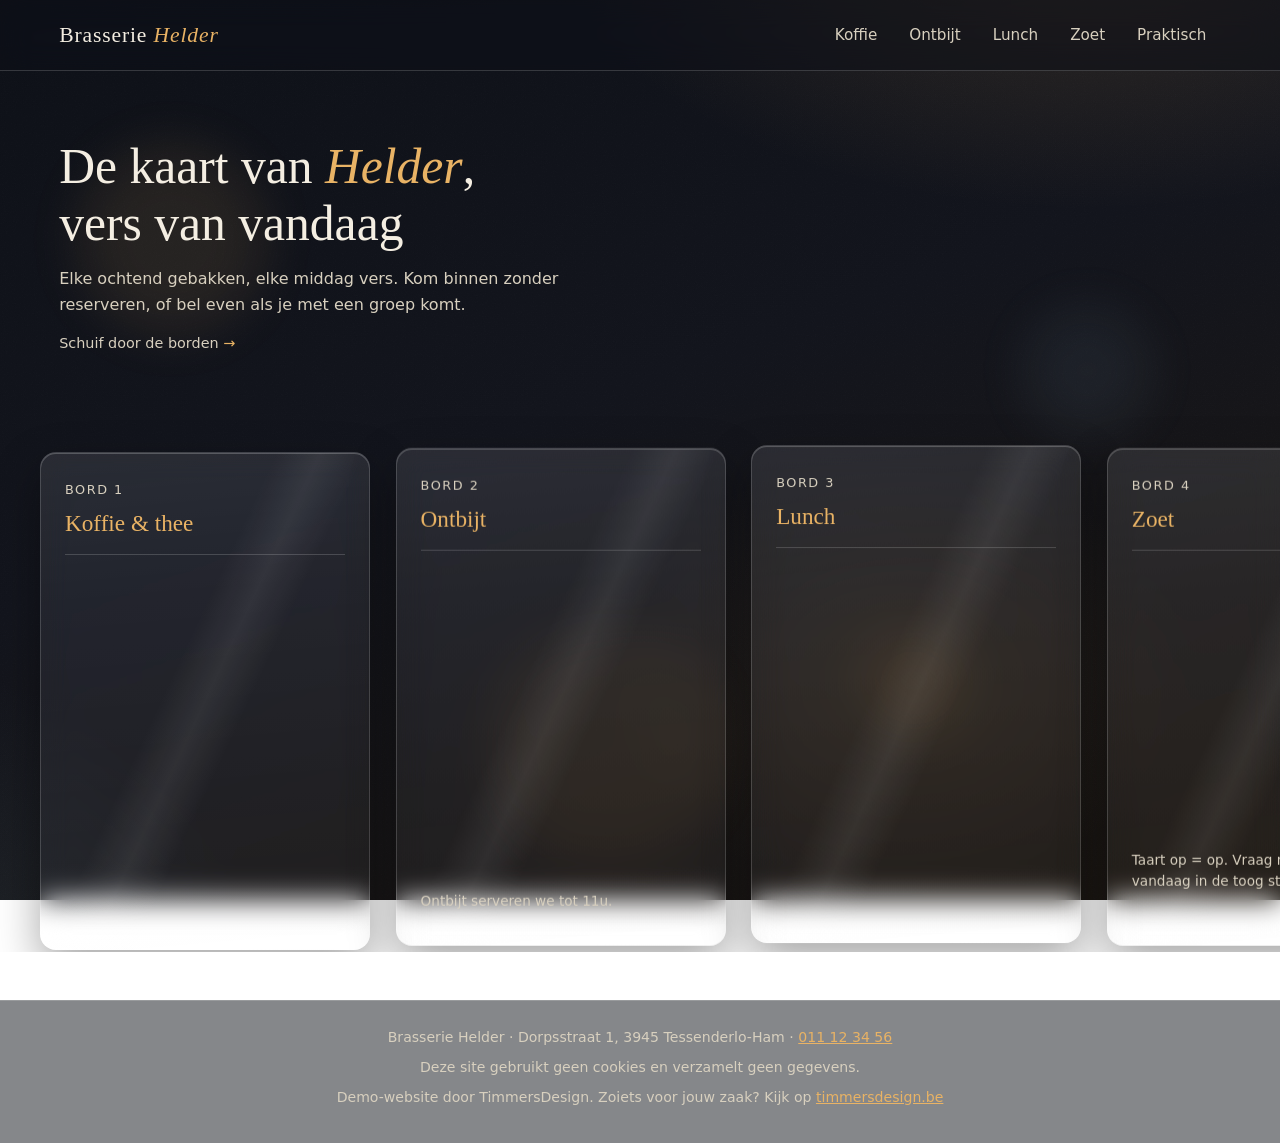
==== index.html @ a2bd35fb "Add files via upload" ====
<!DOCTYPE html>
<html lang="nl">
<head>
<meta charset="utf-8">
<meta name="viewport" content="width=device-width, initial-scale=1">
<meta name="robots" content="noindex,nofollow">
<meta http-equiv="Content-Security-Policy" content="default-src 'self'; img-src 'self' data:; style-src 'self'; script-src 'self'; font-src 'self'; object-src 'none'; base-uri 'self'; form-action 'none'">
<meta name="referrer" content="strict-origin-when-cross-origin">
<title>Brasserie Helder | Menu</title>
<meta name="description" content="De kaart van Brasserie Helder: koffie, ontbijt, lunch en zoet. Elke dag vers, in het hart van Tessenderlo-Ham.">
<link rel="canonical" href="https://timmersdesign.be/demo-glasmenu/">
<link rel="icon" href="favicon.svg" type="image/svg+xml">
<meta property="og:title" content="Brasserie Helder | Menu">
<meta property="og:description" content="De kaart van Brasserie Helder: koffie, ontbijt, lunch en zoet.">
<meta property="og:type" content="website">
<meta property="og:url" content="https://timmersdesign.be/demo-glasmenu/">
<meta property="og:image" content="https://timmersdesign.be/demo-glasmenu/assets/og.png">
<meta property="og:image:width" content="1200">
<meta property="og:image:height" content="630">
<meta property="og:image:alt" content="Doorschijnende menuborden van Brasserie Helder">
<meta name="twitter:card" content="summary_large_image">
<script type="application/ld+json">
{
  "@context": "https://schema.org",
  "@type": "Restaurant",
  "name": "Brasserie Helder",
  "servesCuisine": "Belgisch",
  "address": {
    "@type": "PostalAddress",
    "streetAddress": "Dorpsstraat 1",
    "postalCode": "3945",
    "addressLocality": "Tessenderlo-Ham",
    "addressCountry": "BE"
  },
  "telephone": "+32 11 12 34 56"
}
</script>
<link rel="stylesheet" href="assets/stijl.css">
</head>
<body>
<a class="skip" href="#menu">Meteen naar het menu</a>
<div class="bokeh" aria-hidden="true"><i></i><i></i><i></i><i></i></div>

<header>
  <div class="kop">
    <a class="logo" href="#top">Brasserie <b>Helder</b></a>
    <nav aria-label="Menu van de pagina">
      <ul>
        <li><a href="#koffie">Koffie</a></li>
        <li><a href="#ontbijt">Ontbijt</a></li>
        <li><a href="#lunch">Lunch</a></li>
        <li><a href="#zoet">Zoet</a></li>
        <li><a href="#praktisch">Praktisch</a></li>
      </ul>
    </nav>
  </div>
</header>

<main id="top">
  <section class="intro">
    <!-- PAS AAN: naam en intro van de zaak -->
    <h1>De kaart van <em>Helder</em>, vers van vandaag</h1>
    <p>Elke ochtend gebakken, elke middag vers. Kom binnen zonder reserveren, of bel even als je met een groep komt.</p>
    <p class="hint" aria-hidden="true">Schuif door de borden</p>
  </section>

  <section class="wand" id="menu" aria-label="Menukaart">
    <div class="rail">

      <article class="paneel" id="koffie">
        <h2><small>Bord 1</small>Koffie &amp; thee</h2>
        <!-- PAS AAN: items en prijzen -->
        <div class="item"><p class="n">Espresso</p><p class="p">€ 2,60</p></div>
        <div class="item"><p class="n">Koffie <span>met een koekje van het huis</span></p><p class="p">€ 3,00</p></div>
        <div class="item"><p class="n">Cappuccino</p><p class="p">€ 3,60</p></div>
        <div class="item"><p class="n">Latte macchiato</p><p class="p">€ 3,90</p></div>
        <div class="item"><p class="n">Verse muntthee <span>met honing</span></p><p class="p">€ 3,80</p></div>
        <div class="item"><p class="n">Warme chocomelk <span>met slagroom +€ 0,50</span></p><p class="p">€ 3,70</p></div>
      </article>

      <article class="paneel" id="ontbijt">
        <h2><small>Bord 2</small>Ontbijt</h2>
        <div class="item"><p class="n">Croissant <span>met boter en confituur</span></p><p class="p">€ 3,20</p></div>
        <div class="item"><p class="n">Boterkoek</p><p class="p">€ 2,90</p></div>
        <div class="item"><p class="n">Yoghurt met granola <span>en fruit van de week</span></p><p class="p">€ 6,50</p></div>
        <div class="item"><p class="n">Spiegeleieren met spek <span>met boerenbrood</span></p><p class="p">€ 9,80</p></div>
        <div class="item"><p class="n">Ontbijt Helder <span>koffie, pistolets, ei, zoet en hartig</span></p><p class="p">€ 14,50</p></div>
        <p class="voetje">Ontbijt serveren we tot 11u.</p>
      </article>

      <article class="paneel" id="lunch">
        <h2><small>Bord 3</small>Lunch</h2>
        <div class="item"><p class="n">Soep van de dag <span>met brood</span></p><p class="p">€ 5,50</p></div>
        <div class="item"><p class="n">Croque monsieur</p><p class="p">€ 9,00</p></div>
        <div class="item"><p class="n">Croque uit het vuistje <span>met slaatje</span></p><p class="p">€ 11,50</p></div>
        <div class="item"><p class="n">Quiche van de week <span>met slaatje</span></p><p class="p">€ 12,80</p></div>
        <div class="item"><p class="n">Slaatje geitenkaas <span>met honing en noten</span></p><p class="p">€ 15,50</p></div>
        <div class="item"><p class="n">Vol-au-vent <span>met frietjes</span></p><p class="p">€ 17,90</p></div>
      </article>

      <article class="paneel" id="zoet">
        <h2><small>Bord 4</small>Zoet</h2>
        <div class="item"><p class="n">Appeltaart <span>van eigen bodem</span></p><p class="p">€ 4,80</p></div>
        <div class="item"><p class="n">Chocoladetaart</p><p class="p">€ 5,20</p></div>
        <div class="item"><p class="n">Cheesecake <span>met rood fruit</span></p><p class="p">€ 5,50</p></div>
        <div class="item"><p class="n">Pannenkoek <span>suiker of siroop</span></p><p class="p">€ 4,50</p></div>
        <div class="item"><p class="n">Dame blanche</p><p class="p">€ 7,50</p></div>
        <p class="voetje">Taart op = op. Vraag naar wat er vandaag in de toog staat.</p>
      </article>

      <article class="paneel" id="praktisch">
        <h2><small>Bord 5</small>Praktisch</h2>
        <!-- PAS AAN: adres, uren, telefoon -->
        <address>Dorpsstraat 1, 3945 Tessenderlo-Ham</address>
        <table class="uren">
          <tr><td>Ma</td><td>gesloten</td></tr>
          <tr><td>Di–Vr</td><td>8u30 – 17u</td></tr>
          <tr><td>Za</td><td>9u – 17u</td></tr>
          <tr><td>Zo</td><td>9u – 13u</td></tr>
        </table>
        <p>De zaak is vlot toegankelijk met rolstoel en kinderwagen.</p>
        <a class="knop" href="tel:+3211123456">Bel 011 12 34 56</a>
      </article>

    </div>
  </section>
</main>

<footer>
  <p>Brasserie Helder · Dorpsstraat 1, 3945 Tessenderlo-Ham · <a href="tel:+3211123456">011 12 34 56</a></p>
  <p>Deze site gebruikt geen cookies en verzamelt geen gegevens.</p>
  <p>Demo-website door TimmersDesign. Zoiets voor jouw zaak? Kijk op <a href="https://timmersdesign.be" rel="noopener noreferrer">timmersdesign.be</a></p>
</footer>

<script src="assets/menu.js" defer></script>
</body>
</html>
---- assets/stijl.css ----
/* ===== PAS AAN: kleuren en letters ===== */
:root{
  --inkt:#f4eee2;          /* roomwitte tekst */
  --inkt-zacht:#d8d0bf;    /* secundaire tekst */
  --accent:#e9b365;        /* koper/amber */
  --glas:rgba(255,255,255,.065);
  --glas-rand:rgba(255,255,255,.17);
  --nacht-1:#0d1017;
  --nacht-2:#1b1611;
  --titel:Georgia,'Times New Roman',serif;
  --tekst:system-ui,-apple-system,'Segoe UI',Roboto,sans-serif;
}
*{box-sizing:border-box;margin:0;padding:0}
html{scroll-behavior:smooth}
@media (prefers-reduced-motion:reduce){html{scroll-behavior:auto}}
body{
  font-family:var(--tekst);
  color:var(--inkt);
  background:
    radial-gradient(900px 500px at 85% -10%, rgba(233,179,101,.16), transparent 60%),
    radial-gradient(700px 600px at -10% 110%, rgba(84,120,140,.18), transparent 55%),
    radial-gradient(420px 320px at 70% 75%, rgba(233,179,101,.07), transparent 70%),
    linear-gradient(160deg, var(--nacht-1) 0%, #12141c 45%, var(--nacht-2) 100%);
  background-attachment:fixed;
  min-height:100vh;
  line-height:1.6;
  overflow-x:clip;
}
/* zachte korrel over de achtergrond, puur decoratief */
body::before{
  content:"";position:fixed;inset:0;pointer-events:none;opacity:.5;z-index:0;
  background-image:url("data:image/svg+xml,%3Csvg xmlns='http://www.w3.org/2000/svg' width='120' height='120'%3E%3Cfilter id='n'%3E%3CfeTurbulence type='fractalNoise' baseFrequency='0.9' numOctaves='2'/%3E%3CfeColorMatrix values='0 0 0 0 1 0 0 0 0 1 0 0 0 0 1 0 0 0 0.035 0'/%3E%3C/filter%3E%3Crect width='120' height='120' filter='url(%23n)'/%3E%3C/svg%3E");
}
/* bokeh-lichtjes */
.bokeh{position:fixed;inset:0;pointer-events:none;z-index:0;overflow:hidden}
.bokeh i{position:absolute;border-radius:50%;filter:blur(26px);opacity:.5}
.bokeh i:nth-child(1){width:190px;height:190px;left:6%;top:16%;background:rgba(233,179,101,.20)}
.bokeh i:nth-child(2){width:130px;height:130px;right:10%;top:34%;background:rgba(150,190,215,.15)}
.bokeh i:nth-child(3){width:240px;height:240px;left:38%;bottom:4%;background:rgba(233,179,101,.11)}
.bokeh i:nth-child(4){width:110px;height:110px;right:24%;bottom:18%;background:rgba(220,160,90,.14)}

.skip{position:absolute;left:-999px;top:0;background:var(--accent);color:#19130a;padding:.7rem 1.1rem;border-radius:0 0 .6rem 0;z-index:50;font-weight:600}
.skip:focus{left:0}

a{color:var(--accent)}
:focus-visible{outline:2px solid var(--accent);outline-offset:3px;border-radius:4px}

/* ===== kopbalk in glas ===== */
header{
  position:sticky;top:0;z-index:20;
  backdrop-filter:blur(14px) saturate(1.3);
  -webkit-backdrop-filter:blur(14px) saturate(1.3);
  background:rgba(13,16,23,.55);
  border-bottom:1px solid var(--glas-rand);
}
.kop{
  max-width:1200px;margin:0 auto;padding:.8rem 1.2rem;
  display:flex;align-items:center;gap:1rem;flex-wrap:wrap;justify-content:space-between;
}
.logo{font-family:var(--titel);font-size:1.35rem;letter-spacing:.04em;color:var(--inkt);text-decoration:none}
.logo b{color:var(--accent);font-weight:400;font-style:italic}
nav ul{display:flex;gap:.2rem;list-style:none;flex-wrap:wrap}
nav a{
  display:inline-flex;align-items:center;min-height:44px;padding:0 .9rem;
  color:var(--inkt-zacht);text-decoration:none;font-size:.95rem;border-radius:999px;
}
nav a:hover{color:var(--inkt);background:rgba(255,255,255,.07)}

/* ===== intro ===== */
.intro{position:relative;z-index:1;max-width:1200px;margin:0 auto;padding:4.2rem 1.2rem 1.6rem}
.intro h1{font-family:var(--titel);font-weight:400;font-size:clamp(2rem,5vw,3.1rem);line-height:1.15;max-width:18ch}
.intro h1 em{color:var(--accent);font-style:italic}
.intro p{color:var(--inkt-zacht);max-width:52ch;margin-top:.9rem}
.hint{display:none;color:var(--inkt-zacht);font-size:.9rem;margin-top:1.6rem}
.hint::after{content:" →";color:var(--accent)}
@media (min-width:821px){.hint{display:block}}

/* ===== de menubord-wand ===== */
.wand{position:relative;z-index:1;padding:1.2rem 0 3rem}
.rail{
  display:flex;gap:1.6rem;align-items:stretch;
  overflow-x:auto;scroll-snap-type:x proximity;
  padding:1.4rem max(1.2rem,calc((100vw - 1200px)/2)) 2rem;
  scrollbar-width:thin;scrollbar-color:var(--glas-rand) transparent;
}
.paneel{
  flex:0 0 330px;scroll-snap-align:center;
  position:relative;
  background:linear-gradient(175deg, rgba(255,255,255,.10), var(--glas) 30%, rgba(255,255,255,.03));
  border:1px solid var(--glas-rand);
  border-radius:16px;
  backdrop-filter:blur(14px) saturate(1.25);
  -webkit-backdrop-filter:blur(14px) saturate(1.25);
  box-shadow:0 18px 45px rgba(0,0,0,.35), inset 0 1px 0 rgba(255,255,255,.22);
  padding:1.7rem 1.5rem 1.9rem;
  scroll-margin:6rem;
}
.paneel::after{ /* glans schuin over het glas */
  content:"";position:absolute;inset:0;border-radius:16px;pointer-events:none;
  background:linear-gradient(115deg, transparent 42%, rgba(255,255,255,.065) 50%, transparent 58%);
}
.paneel h2{
  font-family:var(--titel);font-weight:400;font-size:1.45rem;color:var(--accent);
  padding-bottom:.7rem;margin-bottom:1rem;border-bottom:1px solid var(--glas-rand);
}
.paneel h2 small{display:block;font-family:var(--tekst);font-size:.8rem;color:var(--inkt-zacht);letter-spacing:.12em;text-transform:uppercase;margin-bottom:.3rem}
.item{display:flex;justify-content:space-between;gap:1rem;align-items:baseline;padding:.45rem 0}
.item + .item{border-top:1px dotted rgba(255,255,255,.12)}
.item .n{font-size:.98rem}
.item .n span{display:block;font-size:.82rem;color:var(--inkt-zacht)}
.item .p{font-variant-numeric:tabular-nums;color:var(--accent);white-space:nowrap}
.paneel .voetje{margin-top:1.1rem;font-size:.85rem;color:var(--inkt-zacht)}

/* praktisch paneel */
.paneel address{font-style:normal;color:var(--inkt-zacht);font-size:.95rem}
.uren{width:100%;border-collapse:collapse;margin:.6rem 0 1rem;font-size:.95rem}
.uren td{padding:.3rem 0;color:var(--inkt-zacht)}
.uren td:last-child{text-align:right;color:var(--inkt);font-variant-numeric:tabular-nums}
.uren tr.vandaag td{color:var(--accent)}
.knop{
  display:inline-flex;align-items:center;justify-content:center;gap:.5rem;
  min-height:46px;padding:0 1.4rem;margin-top:.4rem;
  background:var(--accent);color:#19130a;font-weight:650;text-decoration:none;border-radius:999px;
}
.knop:hover{filter:brightness(1.07)}

/* zacht zweven, per paneel ander ritme */
@media (prefers-reduced-motion:no-preference){
  .paneel{animation:zweef 9s ease-in-out infinite}
  .paneel:nth-child(2n){animation-duration:11s;animation-delay:-3s}
  .paneel:nth-child(3n){animation-duration:13s;animation-delay:-6s}
  @keyframes zweef{0%,100%{transform:translateY(0)}50%{transform:translateY(-7px)}}
  /* binnenschuiven bij scroll (enkel met JS actief). Geen opacity op het paneel
     zelf: dat geeft renderglitches in combinatie met backdrop-filter. */
  .js .paneel{translate:0 30px;transition:translate .7s ease}
  .js .paneel.in{translate:0 0}
  .js .item{opacity:0;transition:opacity .5s ease}
  .js .paneel.in .item{opacity:1}
  .js .paneel.in .item:nth-child(2){transition-delay:.08s}
  .js .paneel.in .item:nth-child(3){transition-delay:.16s}
  .js .paneel.in .item:nth-child(4){transition-delay:.24s}
  .js .paneel.in .item:nth-child(5){transition-delay:.32s}
  .js .paneel.in .item:nth-child(6){transition-delay:.4s}
  .js .paneel.in .item:nth-child(7){transition-delay:.48s}
}

/* ===== mobiel: wand wordt stapel ===== */
@media (max-width:820px){
  .rail{display:block;overflow:visible;padding:0 1.1rem 1rem}
  .paneel{margin:0 0 1.4rem}
  .paneel{animation:none}
}

footer{
  position:relative;z-index:1;
  border-top:1px solid var(--glas-rand);
  backdrop-filter:blur(10px);-webkit-backdrop-filter:blur(10px);
  background:rgba(13,16,23,.5);
  padding:1.6rem 1.2rem 2.2rem;text-align:center;
  color:var(--inkt-zacht);font-size:.88rem;
}
footer p + p{margin-top:.45rem}

/* 404-pagina */
.p404{min-height:68vh}
.p404 .terug{margin-top:1.5rem}
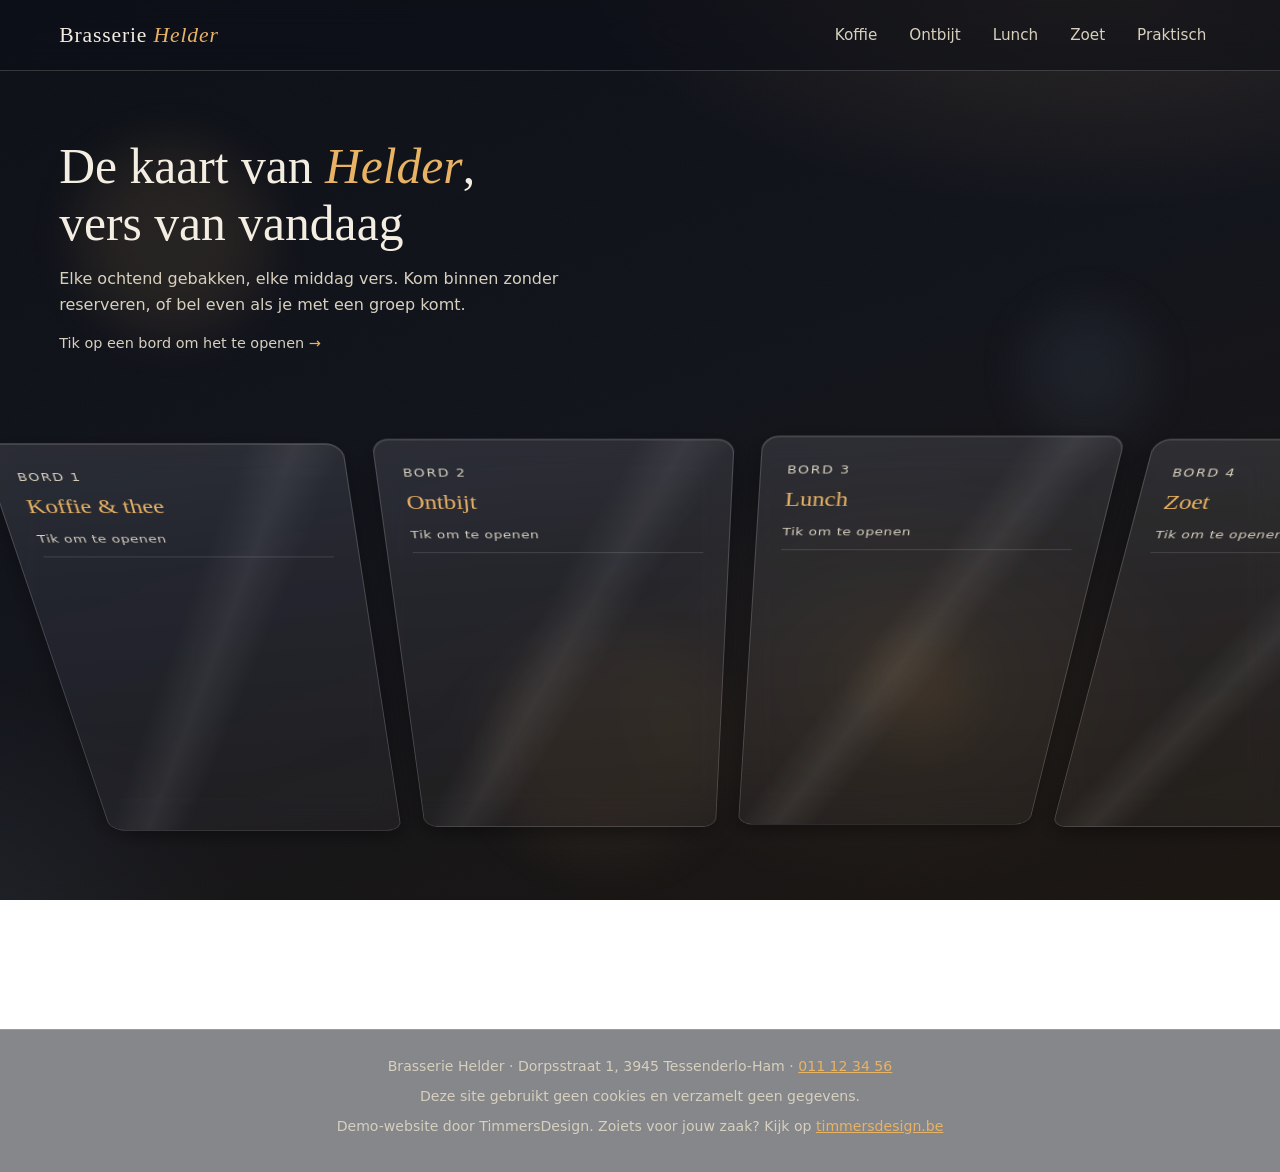
==== commit 359f2266: "Glasmenu v2: borden kantelen open bij tik, menu licht pas op als het glas vlak staat Co-Authored-By:" ====
--- a/index.html
+++ b/index.html
@@ -61,14 +61,14 @@
     <!-- PAS AAN: naam en intro van de zaak -->
     <h1>De kaart van <em>Helder</em>, vers van vandaag</h1>
     <p>Elke ochtend gebakken, elke middag vers. Kom binnen zonder reserveren, of bel even als je met een groep komt.</p>
-    <p class="hint" aria-hidden="true">Schuif door de borden</p>
+    <p class="hint" aria-hidden="true">Tik op een bord om het te openen</p>
   </section>
 
   <section class="wand" id="menu" aria-label="Menukaart">
     <div class="rail">
 
       <article class="paneel" id="koffie">
-        <h2><small>Bord 1</small>Koffie &amp; thee</h2>
+        <h2><small>Bord 1</small>Koffie &amp; thee</h2><div class="glas-inhoud">
         <!-- PAS AAN: items en prijzen -->
         <div class="item"><p class="n">Espresso</p><p class="p">€ 2,60</p></div>
         <div class="item"><p class="n">Koffie <span>met een koekje van het huis</span></p><p class="p">€ 3,00</p></div>
@@ -76,40 +76,40 @@
         <div class="item"><p class="n">Latte macchiato</p><p class="p">€ 3,90</p></div>
         <div class="item"><p class="n">Verse muntthee <span>met honing</span></p><p class="p">€ 3,80</p></div>
         <div class="item"><p class="n">Warme chocomelk <span>met slagroom +€ 0,50</span></p><p class="p">€ 3,70</p></div>
-      </article>
+      </div></article>
 
       <article class="paneel" id="ontbijt">
-        <h2><small>Bord 2</small>Ontbijt</h2>
+        <h2><small>Bord 2</small>Ontbijt</h2><div class="glas-inhoud">
         <div class="item"><p class="n">Croissant <span>met boter en confituur</span></p><p class="p">€ 3,20</p></div>
         <div class="item"><p class="n">Boterkoek</p><p class="p">€ 2,90</p></div>
         <div class="item"><p class="n">Yoghurt met granola <span>en fruit van de week</span></p><p class="p">€ 6,50</p></div>
         <div class="item"><p class="n">Spiegeleieren met spek <span>met boerenbrood</span></p><p class="p">€ 9,80</p></div>
         <div class="item"><p class="n">Ontbijt Helder <span>koffie, pistolets, ei, zoet en hartig</span></p><p class="p">€ 14,50</p></div>
         <p class="voetje">Ontbijt serveren we tot 11u.</p>
-      </article>
+      </div></article>
 
       <article class="paneel" id="lunch">
-        <h2><small>Bord 3</small>Lunch</h2>
+        <h2><small>Bord 3</small>Lunch</h2><div class="glas-inhoud">
         <div class="item"><p class="n">Soep van de dag <span>met brood</span></p><p class="p">€ 5,50</p></div>
         <div class="item"><p class="n">Croque monsieur</p><p class="p">€ 9,00</p></div>
         <div class="item"><p class="n">Croque uit het vuistje <span>met slaatje</span></p><p class="p">€ 11,50</p></div>
         <div class="item"><p class="n">Quiche van de week <span>met slaatje</span></p><p class="p">€ 12,80</p></div>
         <div class="item"><p class="n">Slaatje geitenkaas <span>met honing en noten</span></p><p class="p">€ 15,50</p></div>
         <div class="item"><p class="n">Vol-au-vent <span>met frietjes</span></p><p class="p">€ 17,90</p></div>
-      </article>
+      </div></article>
 
       <article class="paneel" id="zoet">
-        <h2><small>Bord 4</small>Zoet</h2>
+        <h2><small>Bord 4</small>Zoet</h2><div class="glas-inhoud">
         <div class="item"><p class="n">Appeltaart <span>van eigen bodem</span></p><p class="p">€ 4,80</p></div>
         <div class="item"><p class="n">Chocoladetaart</p><p class="p">€ 5,20</p></div>
         <div class="item"><p class="n">Cheesecake <span>met rood fruit</span></p><p class="p">€ 5,50</p></div>
         <div class="item"><p class="n">Pannenkoek <span>suiker of siroop</span></p><p class="p">€ 4,50</p></div>
         <div class="item"><p class="n">Dame blanche</p><p class="p">€ 7,50</p></div>
         <p class="voetje">Taart op = op. Vraag naar wat er vandaag in de toog staat.</p>
-      </article>
+      </div></article>
 
       <article class="paneel" id="praktisch">
-        <h2><small>Bord 5</small>Praktisch</h2>
+        <h2><small>Bord 5</small>Praktisch</h2><div class="glas-inhoud">
         <!-- PAS AAN: adres, uren, telefoon -->
         <address>Dorpsstraat 1, 3945 Tessenderlo-Ham</address>
         <table class="uren">
@@ -120,7 +120,7 @@
         </table>
         <p>De zaak is vlot toegankelijk met rolstoel en kinderwagen.</p>
         <a class="knop" href="tel:+3211123456">Bel 011 12 34 56</a>
-      </article>
+      </div></article>
 
     </div>
   </section>
--- a/assets/stijl.css
+++ b/assets/stijl.css
@@ -124,24 +124,39 @@
 }
 .knop:hover{filter:brightness(1.07)}
 
-/* zacht zweven, per paneel ander ritme */
+/* ===== het glas beweegt ===== */
+/* Rail krijgt diepte: de borden staan schuin, als ruiten in een rij. */
+.rail{perspective:1500px;perspective-origin:50% 35%}
+.paneel{transform-style:preserve-3d}
 @media (prefers-reduced-motion:no-preference){
+  /* zacht zweven via 'translate', zodat transform vrij blijft voor het kantelen */
   .paneel{animation:zweef 9s ease-in-out infinite}
   .paneel:nth-child(2n){animation-duration:11s;animation-delay:-3s}
   .paneel:nth-child(3n){animation-duration:13s;animation-delay:-6s}
-  @keyframes zweef{0%,100%{transform:translateY(0)}50%{transform:translateY(-7px)}}
-  /* binnenschuiven bij scroll (enkel met JS actief). Geen opacity op het paneel
-     zelf: dat geeft renderglitches in combinatie met backdrop-filter. */
-  .js .paneel{translate:0 30px;transition:translate .7s ease}
-  .js .paneel.in{translate:0 0}
-  .js .item{opacity:0;transition:opacity .5s ease}
-  .js .paneel.in .item{opacity:1}
-  .js .paneel.in .item:nth-child(2){transition-delay:.08s}
-  .js .paneel.in .item:nth-child(3){transition-delay:.16s}
-  .js .paneel.in .item:nth-child(4){transition-delay:.24s}
-  .js .paneel.in .item:nth-child(5){transition-delay:.32s}
-  .js .paneel.in .item:nth-child(6){transition-delay:.4s}
-  .js .paneel.in .item:nth-child(7){transition-delay:.48s}
+  @keyframes zweef{0%,100%{translate:0 0}50%{translate:0 -7px}}
+
+  /* dicht: schuin gekanteld, wazig, tekst uit. Pas na een tik gaat het open. */
+  .js .paneel:not(#praktisch){
+    cursor:pointer;
+    transform-origin:left center;
+    transform:rotateY(-52deg) translateZ(-90px);
+    transition:transform .95s cubic-bezier(.2,.8,.2,1), box-shadow .6s ease, background .6s ease;
+    box-shadow:0 10px 30px rgba(0,0,0,.4), inset 0 1px 0 rgba(255,255,255,.12);
+  }
+  .js .paneel:not(#praktisch):nth-child(2n){transform-origin:right center;transform:rotateY(52deg) translateZ(-90px)}
+  .js .paneel:not(#praktisch):not(.in):hover{transform:rotateY(-44deg) translateZ(-70px)}
+  .js .paneel:not(#praktisch):nth-child(2n):not(.in):hover{transform:rotateY(44deg) translateZ(-70px)}
+  .js .paneel.in:not(#a):not(#b),.js #praktisch{transform:none}
+  .js .paneel:not(.in) .glas-inhoud{opacity:0;filter:blur(6px);transform:translateY(6px)}
+  .js .glas-inhoud{transition:opacity .7s ease, filter .7s ease, transform .7s ease}
+  /* het scherm 'gaat aan' pas als het glas vlak staat */
+  .js .paneel.in .glas-inhoud{opacity:1;filter:none;transform:none;transition-delay:.55s}
+  .js .paneel.in{box-shadow:0 18px 45px rgba(0,0,0,.35), 0 0 60px rgba(233,179,101,.10), inset 0 1px 0 rgba(255,255,255,.22)}
+  .js .paneel:not(.in):not(#praktisch) h2::after{content:"Tik om te openen";display:block;font-family:var(--tekst);font-size:.82rem;color:var(--inkt-zacht);margin-top:.5rem;letter-spacing:.04em}
+  .js .paneel:not(.in):not(#praktisch):focus-visible{outline:2px solid var(--accent)}
+  /* het open paneel blijft niet meer zweven, zodat je rustig kan lezen */
+  .js .paneel.in{animation:none}
+  .js .item{opacity:1}
 }
 
 /* ===== mobiel: wand wordt stapel ===== */
@@ -149,6 +164,9 @@
   .rail{display:block;overflow:visible;padding:0 1.1rem 1rem}
   .paneel{margin:0 0 1.4rem}
   .paneel{animation:none}
+  .rail{perspective:1000px}
+  .js .paneel:not(#praktisch),.js .paneel:not(#praktisch):nth-child(2n){transform-origin:center top;transform:rotateX(-40deg) translateZ(-40px)}
+  .js .paneel.in:not(#a):not(#b),.js #praktisch{transform:none}
 }
 
 footer{
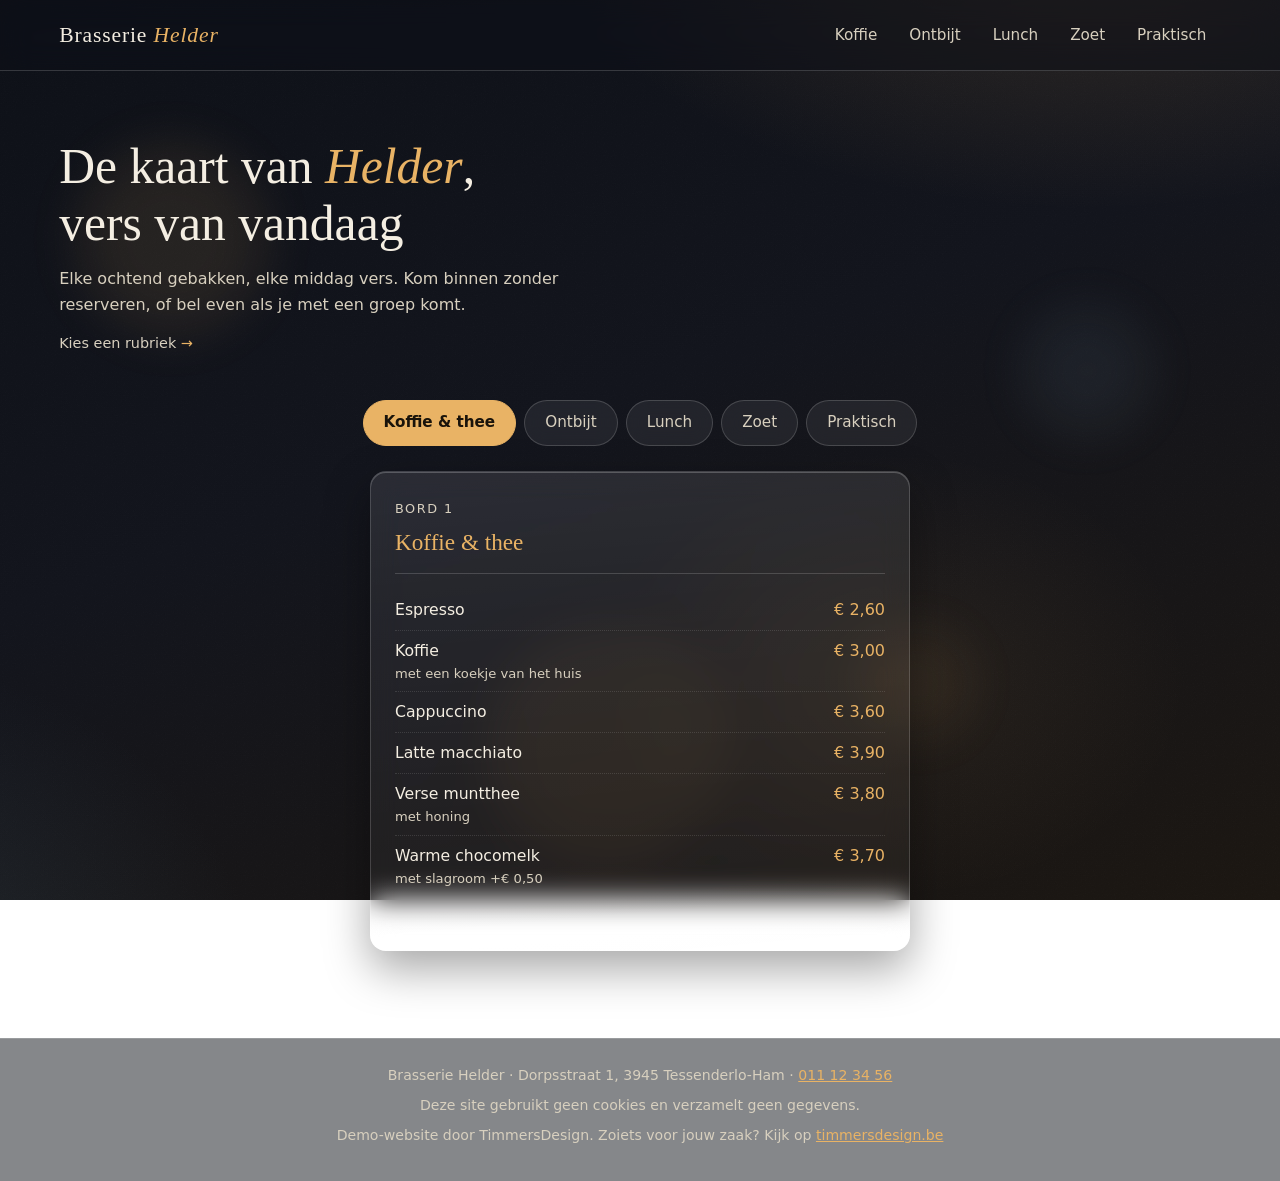
==== commit 6a6c5e40: "Glasmenu v3: een bord per klik, wegzwaaien en binnenkomen met diepte en glans Co-Authored-By: Claude" ====
--- a/index.html
+++ b/index.html
@@ -61,7 +61,7 @@
     <!-- PAS AAN: naam en intro van de zaak -->
     <h1>De kaart van <em>Helder</em>, vers van vandaag</h1>
     <p>Elke ochtend gebakken, elke middag vers. Kom binnen zonder reserveren, of bel even als je met een groep komt.</p>
-    <p class="hint" aria-hidden="true">Tik op een bord om het te openen</p>
+    <p class="hint" aria-hidden="true">Kies een rubriek</p>
   </section>
 
   <section class="wand" id="menu" aria-label="Menukaart">
--- a/assets/stijl.css
+++ b/assets/stijl.css
@@ -124,49 +124,67 @@
 }
 .knop:hover{filter:brightness(1.07)}
 
-/* ===== het glas beweegt ===== */
-/* Rail krijgt diepte: de borden staan schuin, als ruiten in een rij. */
-.rail{perspective:1500px;perspective-origin:50% 35%}
-.paneel{transform-style:preserve-3d}
-@media (prefers-reduced-motion:no-preference){
-  /* zacht zweven via 'translate', zodat transform vrij blijft voor het kantelen */
-  .paneel{animation:zweef 9s ease-in-out infinite}
-  .paneel:nth-child(2n){animation-duration:11s;animation-delay:-3s}
-  .paneel:nth-child(3n){animation-duration:13s;animation-delay:-6s}
-  @keyframes zweef{0%,100%{translate:0 0}50%{translate:0 -7px}}
-
-  /* dicht: schuin gekanteld, wazig, tekst uit. Pas na een tik gaat het open. */
-  .js .paneel:not(#praktisch){
-    cursor:pointer;
-    transform-origin:left center;
-    transform:rotateY(-52deg) translateZ(-90px);
-    transition:transform .95s cubic-bezier(.2,.8,.2,1), box-shadow .6s ease, background .6s ease;
-    box-shadow:0 10px 30px rgba(0,0,0,.4), inset 0 1px 0 rgba(255,255,255,.12);
-  }
-  .js .paneel:not(#praktisch):nth-child(2n){transform-origin:right center;transform:rotateY(52deg) translateZ(-90px)}
-  .js .paneel:not(#praktisch):not(.in):hover{transform:rotateY(-44deg) translateZ(-70px)}
-  .js .paneel:not(#praktisch):nth-child(2n):not(.in):hover{transform:rotateY(44deg) translateZ(-70px)}
-  .js .paneel.in:not(#a):not(#b),.js #praktisch{transform:none}
-  .js .paneel:not(.in) .glas-inhoud{opacity:0;filter:blur(6px);transform:translateY(6px)}
-  .js .glas-inhoud{transition:opacity .7s ease, filter .7s ease, transform .7s ease}
-  /* het scherm 'gaat aan' pas als het glas vlak staat */
-  .js .paneel.in .glas-inhoud{opacity:1;filter:none;transform:none;transition-delay:.55s}
-  .js .paneel.in{box-shadow:0 18px 45px rgba(0,0,0,.35), 0 0 60px rgba(233,179,101,.10), inset 0 1px 0 rgba(255,255,255,.22)}
-  .js .paneel:not(.in):not(#praktisch) h2::after{content:"Tik om te openen";display:block;font-family:var(--tekst);font-size:.82rem;color:var(--inkt-zacht);margin-top:.5rem;letter-spacing:.04em}
-  .js .paneel:not(.in):not(#praktisch):focus-visible{outline:2px solid var(--accent)}
-  /* het open paneel blijft niet meer zweven, zodat je rustig kan lezen */
-  .js .paneel.in{animation:none}
-  .js .item{opacity:1}
-}
-
-/* ===== mobiel: wand wordt stapel ===== */
+/* ===== het glas beweegt: een bord per klik ===== */
+.tabs{display:none}
+.js .tabs{display:flex;gap:.5rem;justify-content:center;flex-wrap:wrap;padding:0 1.2rem;position:relative;z-index:2}
+.tabs button{
+  min-height:46px;padding:0 1.25rem;border-radius:999px;cursor:pointer;
+  border:1px solid var(--glas-rand);background:var(--glas);color:var(--inkt-zacht);
+  font:inherit;font-size:.95rem;
+  backdrop-filter:blur(10px);-webkit-backdrop-filter:blur(10px);
+  transition:background .3s ease,color .3s ease,transform .3s ease;
+}
+.tabs button:hover{color:var(--inkt);transform:translateY(-2px)}
+.tabs button[aria-selected="true"]{background:var(--accent);color:#19130a;border-color:var(--accent);font-weight:650}
+
+/* Met JS staan alle borden op dezelfde plek; er is er telkens een zichtbaar. */
+.js .rail{
+  display:grid;justify-items:center;overflow:visible;
+  perspective:1600px;perspective-origin:50% 40%;
+  padding:1.6rem 1.2rem 2.4rem;min-height:34rem;
+  --r:1;
+}
+.js .rail.achteruit{--r:-1}
+.js .paneel{grid-area:1/1;flex:none;width:min(540px,100%);display:none;animation:none;scroll-margin:6rem}
+.js .paneel.actief,.js .paneel.gaat{display:block}
+.js .paneel.gaat{pointer-events:none;animation:glasUit .6s cubic-bezier(.5,0,.9,.4) forwards}
+.js .paneel.komt{animation:glasIn 1.1s cubic-bezier(.18,.85,.25,1) both}
+.js .paneel.actief:not(.komt){animation:zweef 9s ease-in-out infinite}
+
+@keyframes glasIn{
+  0%{opacity:0;transform:translateX(calc(var(--r) * 240px)) rotateY(calc(var(--r) * -80deg)) rotateZ(calc(var(--r) * 4deg)) translateZ(-320px)}
+  45%{opacity:1}
+  75%{transform:translateX(calc(var(--r) * -14px)) rotateY(calc(var(--r) * 6deg)) translateZ(10px)}
+  100%{opacity:1;transform:none}
+}
+@keyframes glasUit{
+  to{opacity:0;transform:translateX(calc(var(--r) * -240px)) rotateY(calc(var(--r) * 80deg)) rotateZ(calc(var(--r) * -4deg)) translateZ(-320px)}
+}
+@keyframes zweef{0%,100%{translate:0 0}50%{translate:0 -8px}}
+
+/* glans veegt over het glas als het bord binnenkomt */
+.js .paneel::after{background-size:260% 100%;background-position:100% 0}
+.js .paneel.komt::after{animation:glans 1.4s ease-out .1s both}
+@keyframes glans{from{background-position:100% 0}to{background-position:-30% 0}}
+
+/* de kaart licht op als het glas bijna vlak staat, regel voor regel */
+.js .paneel.actief h2{animation:op .7s ease .45s both}
+.js .paneel.actief .item,.js .paneel.actief .voetje,.js .paneel.actief address,.js .paneel.actief .uren,.js .paneel.actief .knop,.js .paneel.actief .glas-inhoud>p{animation:op .6s ease both}
+.js .glas-inhoud>*:nth-child(1){animation-delay:.6s!important}
+.js .glas-inhoud>*:nth-child(2){animation-delay:.7s!important}
+.js .glas-inhoud>*:nth-child(3){animation-delay:.8s!important}
+.js .glas-inhoud>*:nth-child(4){animation-delay:.9s!important}
+.js .glas-inhoud>*:nth-child(5){animation-delay:1s!important}
+.js .glas-inhoud>*:nth-child(6){animation-delay:1.1s!important}
+.js .glas-inhoud>*:nth-child(7){animation-delay:1.2s!important}
+@keyframes op{from{opacity:0;transform:translateY(10px);filter:blur(5px)}to{opacity:1;transform:none;filter:none}}
+
+/* ===== mobiel: zonder JS wordt de wand een stapel ===== */
 @media (max-width:820px){
   .rail{display:block;overflow:visible;padding:0 1.1rem 1rem}
-  .paneel{margin:0 0 1.4rem}
-  .paneel{animation:none}
-  .rail{perspective:1000px}
-  .js .paneel:not(#praktisch),.js .paneel:not(#praktisch):nth-child(2n){transform-origin:center top;transform:rotateX(-40deg) translateZ(-40px)}
-  .js .paneel.in:not(#a):not(#b),.js #praktisch{transform:none}
+  .paneel{margin:0 0 1.4rem;animation:none}
+  .js .rail{display:grid;min-height:30rem;perspective:1100px}
+  .js .paneel{margin:0}
 }
 
 footer{
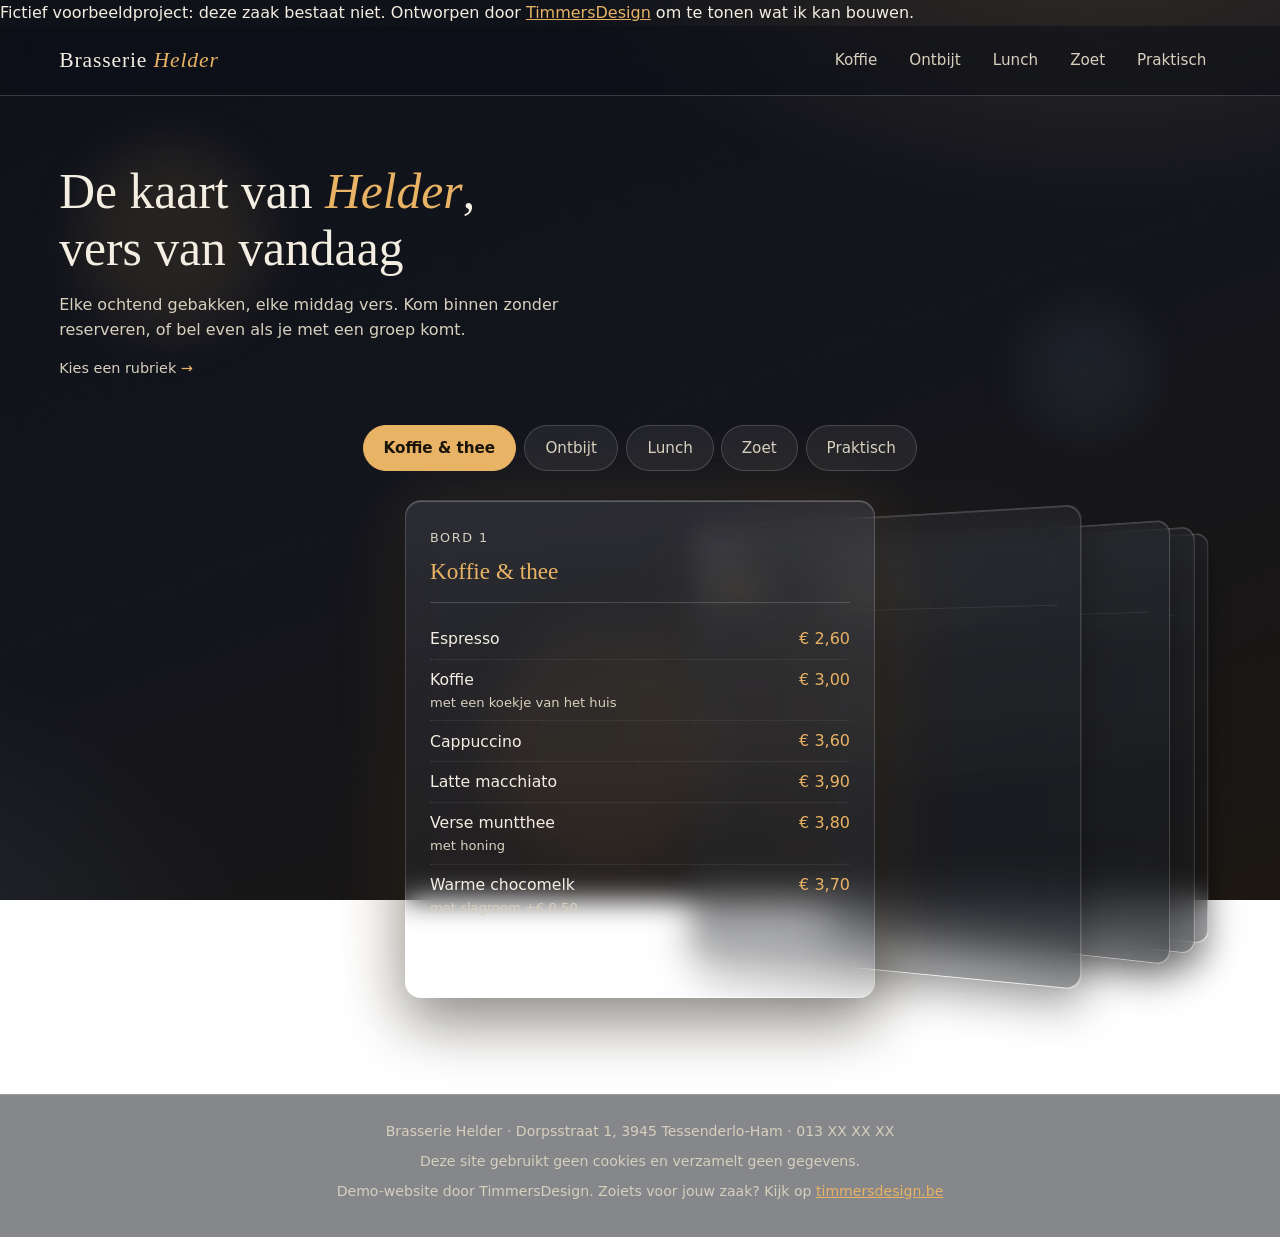
==== commit f01ca1e5: "Add files via upload" ====
--- a/index.html
+++ b/index.html
@@ -19,25 +19,11 @@
 <meta property="og:image:height" content="630">
 <meta property="og:image:alt" content="Doorschijnende menuborden van Brasserie Helder">
 <meta name="twitter:card" content="summary_large_image">
-<script type="application/ld+json">
-{
-  "@context": "https://schema.org",
-  "@type": "Restaurant",
-  "name": "Brasserie Helder",
-  "servesCuisine": "Belgisch",
-  "address": {
-    "@type": "PostalAddress",
-    "streetAddress": "Dorpsstraat 1",
-    "postalCode": "3945",
-    "addressLocality": "Tessenderlo-Ham",
-    "addressCountry": "BE"
-  },
-  "telephone": "+32 11 12 34 56"
-}
-</script>
 <link rel="stylesheet" href="assets/stijl.css">
+<style>.demo-banner-fictief{background:#1d1d1b;color:#fff;text-align:center;padding:10px 16px;font-family:Arial,sans-serif;font-size:14px;letter-spacing:.02em;position:relative;z-index:9999}</style>
 </head>
 <body>
+<div class="demo-banner-fictief" role="note">Fictief voorbeeldproject: deze zaak bestaat niet. Ontworpen door <a href="/" style="color:#fff;text-decoration:underline">TimmersDesign</a> om te tonen wat ik kan bouwen.</div>
 <a class="skip" href="#menu">Meteen naar het menu</a>
 <div class="bokeh" aria-hidden="true"><i></i><i></i><i></i><i></i></div>
 
@@ -119,7 +105,7 @@
           <tr><td>Zo</td><td>9u – 13u</td></tr>
         </table>
         <p>De zaak is vlot toegankelijk met rolstoel en kinderwagen.</p>
-        <a class="knop" href="tel:+3211123456">Bel 011 12 34 56</a>
+        <a class="knop" href="#" aria-disabled="true">Bel 013 XX XX XX</a>
       </div></article>
 
     </div>
@@ -127,7 +113,7 @@
 </main>
 
 <footer>
-  <p>Brasserie Helder · Dorpsstraat 1, 3945 Tessenderlo-Ham · <a href="tel:+3211123456">011 12 34 56</a></p>
+  <p>Brasserie Helder · Dorpsstraat 1, 3945 Tessenderlo-Ham · <span>013 XX XX XX</span></p>
   <p>Deze site gebruikt geen cookies en verzamelt geen gegevens.</p>
   <p>Demo-website door TimmersDesign. Zoiets voor jouw zaak? Kijk op <a href="https://timmersdesign.be" rel="noopener noreferrer">timmersdesign.be</a></p>
 </footer>
--- a/assets/stijl.css
+++ b/assets/stijl.css
@@ -137,39 +137,53 @@
 .tabs button:hover{color:var(--inkt);transform:translateY(-2px)}
 .tabs button[aria-selected="true"]{background:var(--accent);color:#19130a;border-color:var(--accent);font-weight:650}
 
-/* Met JS staan alle borden op dezelfde plek; er is er telkens een zichtbaar. */
+/* Met JS staan alle borden als rij in de diepte (coverflow). Het gekozen bord
+   komt naar voren en 'schijnt'; de andere blijven donker glas erachter. */
 .js .rail{
-  display:grid;justify-items:center;overflow:visible;
-  perspective:1600px;perspective-origin:50% 40%;
-  padding:1.6rem 1.2rem 2.4rem;min-height:34rem;
-  --r:1;
-}
-.js .rail.achteruit{--r:-1}
-.js .paneel{grid-area:1/1;flex:none;width:min(540px,100%);display:none;animation:none;scroll-margin:6rem}
-.js .paneel.actief,.js .paneel.gaat{display:block}
-.js .paneel.gaat{pointer-events:none;animation:glasUit .6s cubic-bezier(.5,0,.9,.4) forwards}
-.js .paneel.komt{animation:glasIn 1.1s cubic-bezier(.18,.85,.25,1) both}
-.js .paneel.actief:not(.komt){animation:zweef 9s ease-in-out infinite}
-
-@keyframes glasIn{
-  0%{opacity:0;transform:translateX(calc(var(--r) * 240px)) rotateY(calc(var(--r) * -80deg)) rotateZ(calc(var(--r) * 4deg)) translateZ(-320px)}
-  45%{opacity:1}
-  75%{transform:translateX(calc(var(--r) * -14px)) rotateY(calc(var(--r) * 6deg)) translateZ(10px)}
-  100%{opacity:1;transform:none}
-}
-@keyframes glasUit{
-  to{opacity:0;transform:translateX(calc(var(--r) * -240px)) rotateY(calc(var(--r) * 80deg)) rotateZ(calc(var(--r) * -4deg)) translateZ(-320px)}
-}
+  display:grid;justify-items:center;overflow:visible;position:relative;
+  perspective:1800px;perspective-origin:50% 38%;
+  padding:1.8rem 0 3rem;min-height:34rem;
+}
+.js .paneel{
+  grid-area:1/1;flex:none;width:min(470px,84vw);display:block;
+  scroll-margin:6rem;cursor:pointer;animation:none;
+  transition:transform 1.05s cubic-bezier(.2,.8,.2,1), box-shadow .9s ease;
+}
+/* donkere laag over de borden die niet gekozen zijn */
+.js .paneel::before{
+  content:"";position:absolute;inset:0;border-radius:16px;pointer-events:none;z-index:1;
+  background:rgba(8,10,16,.36);opacity:1;transition:opacity .9s ease;
+}
+.js .paneel.o0::before{opacity:0}
+
+/* de plaats in de rij: o0 is het gekozen bord, op = rechts, om = links */
+.js .paneel.o0{transform:none;z-index:10;cursor:default;
+  box-shadow:0 24px 60px rgba(0,0,0,.45),0 0 80px rgba(233,179,101,.16),inset 0 1px 0 rgba(255,255,255,.25)}
+.js .paneel.op1{transform:translateX(58%) translateZ(-190px) rotateY(-34deg);z-index:9}
+.js .paneel.om1{transform:translateX(-58%) translateZ(-190px) rotateY(34deg);z-index:9}
+.js .paneel.op2{transform:translateX(100%) translateZ(-400px) rotateY(-42deg);z-index:8}
+.js .paneel.om2{transform:translateX(-100%) translateZ(-400px) rotateY(42deg);z-index:8}
+.js .paneel.op3{transform:translateX(128%) translateZ(-600px) rotateY(-46deg);z-index:7}
+.js .paneel.om3{transform:translateX(-128%) translateZ(-600px) rotateY(46deg);z-index:7}
+.js .paneel.op4{transform:translateX(150%) translateZ(-800px) rotateY(-48deg);z-index:6}
+.js .paneel.om4{transform:translateX(-150%) translateZ(-800px) rotateY(48deg);z-index:6}
+
+/* alleen het gekozen bord toont zijn kaart */
+.js .paneel .glas-inhoud{opacity:0;visibility:hidden;transition:opacity .5s ease,visibility 0s linear .5s}
+.js .paneel.o0 .glas-inhoud{opacity:1;visibility:visible;transition:opacity .6s ease .45s,visibility 0s}
+.js .paneel:not(.o0) h2{opacity:.8}
+
+/* zacht zweven, pas als het bord op zijn plek staat */
+.js .paneel.o0:not(.komt){animation:zweef 9s ease-in-out infinite}
 @keyframes zweef{0%,100%{translate:0 0}50%{translate:0 -8px}}
 
-/* glans veegt over het glas als het bord binnenkomt */
+/* glans veegt over het glas als het bord naar voren komt */
 .js .paneel::after{background-size:260% 100%;background-position:100% 0}
-.js .paneel.komt::after{animation:glans 1.4s ease-out .1s both}
+.js .paneel.o0.komt::after{animation:glans 1.4s ease-out .15s both}
 @keyframes glans{from{background-position:100% 0}to{background-position:-30% 0}}
 
-/* de kaart licht op als het glas bijna vlak staat, regel voor regel */
-.js .paneel.actief h2{animation:op .7s ease .45s both}
-.js .paneel.actief .item,.js .paneel.actief .voetje,.js .paneel.actief address,.js .paneel.actief .uren,.js .paneel.actief .knop,.js .paneel.actief .glas-inhoud>p{animation:op .6s ease both}
+/* de kaart licht op regel voor regel */
+.js .paneel.o0 .item,.js .paneel.o0 .voetje,.js .paneel.o0 address,.js .paneel.o0 .uren,.js .paneel.o0 .knop,.js .paneel.o0 .glas-inhoud>p{animation:op .6s ease both}
 .js .glas-inhoud>*:nth-child(1){animation-delay:.6s!important}
 .js .glas-inhoud>*:nth-child(2){animation-delay:.7s!important}
 .js .glas-inhoud>*:nth-child(3){animation-delay:.8s!important}
@@ -183,8 +197,12 @@
 @media (max-width:820px){
   .rail{display:block;overflow:visible;padding:0 1.1rem 1rem}
   .paneel{margin:0 0 1.4rem;animation:none}
-  .js .rail{display:grid;min-height:30rem;perspective:1100px}
-  .js .paneel{margin:0}
+  .js .rail{display:grid;min-height:30rem;perspective:1100px;padding:1.4rem 0 2.4rem;overflow-x:clip}
+  .js .paneel{margin:0;width:78vw}
+  .js .paneel.op1{transform:translateX(52%) translateZ(-160px) rotateY(-34deg)}
+  .js .paneel.om1{transform:translateX(-52%) translateZ(-160px) rotateY(34deg)}
+  .js .paneel.op2,.js .paneel.op3,.js .paneel.op4{transform:translateX(80%) translateZ(-340px) rotateY(-42deg)}
+  .js .paneel.om2,.js .paneel.om3,.js .paneel.om4{transform:translateX(-80%) translateZ(-340px) rotateY(42deg)}
 }
 
 footer{
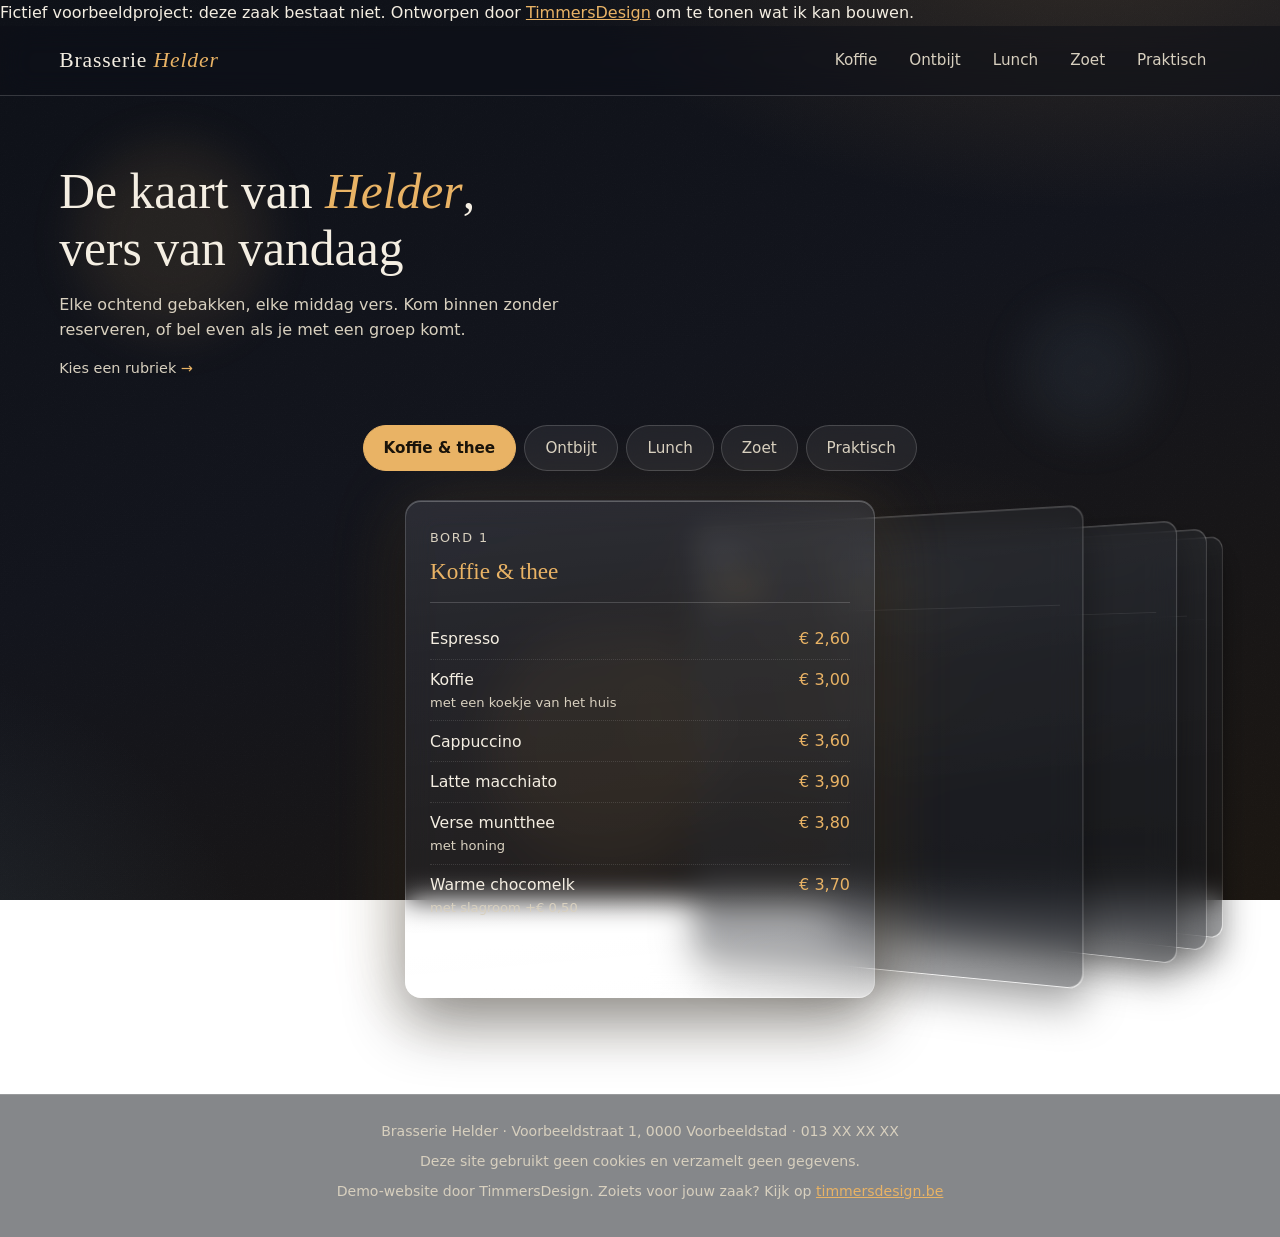
==== commit 5f1405a5: "Add files via upload" ====
--- a/index.html
+++ b/index.html
@@ -7,7 +7,7 @@
 <meta http-equiv="Content-Security-Policy" content="default-src 'self'; img-src 'self' data:; style-src 'self'; script-src 'self'; font-src 'self'; object-src 'none'; base-uri 'self'; form-action 'none'">
 <meta name="referrer" content="strict-origin-when-cross-origin">
 <title>Brasserie Helder | Menu</title>
-<meta name="description" content="De kaart van Brasserie Helder: koffie, ontbijt, lunch en zoet. Elke dag vers, in het hart van Tessenderlo-Ham.">
+<meta name="description" content="De kaart van Brasserie Helder: koffie, ontbijt, lunch en zoet. Elke dag vers, in het hart van Voorbeeldstad.">
 <link rel="canonical" href="https://timmersdesign.be/demo-glasmenu/">
 <link rel="icon" href="favicon.svg" type="image/svg+xml">
 <meta property="og:title" content="Brasserie Helder | Menu">
@@ -97,7 +97,7 @@
       <article class="paneel" id="praktisch">
         <h2><small>Bord 5</small>Praktisch</h2><div class="glas-inhoud">
         <!-- PAS AAN: adres, uren, telefoon -->
-        <address>Dorpsstraat 1, 3945 Tessenderlo-Ham</address>
+        <address>Voorbeeldstraat 1, 0000 Voorbeeldstad</address>
         <table class="uren">
           <tr><td>Ma</td><td>gesloten</td></tr>
           <tr><td>Di–Vr</td><td>8u30 – 17u</td></tr>
@@ -105,7 +105,7 @@
           <tr><td>Zo</td><td>9u – 13u</td></tr>
         </table>
         <p>De zaak is vlot toegankelijk met rolstoel en kinderwagen.</p>
-        <a class="knop" href="#" aria-disabled="true">Bel 013 XX XX XX</a>
+        <span class="knop" aria-disabled="true" title="Fictief voorbeeld: dit nummer bestaat niet" style="background:#b5b5b5;color:#5a5a5a;cursor:not-allowed;pointer-events:none;filter:none">Bel 013 XX XX XX</span>
       </div></article>
 
     </div>
@@ -113,7 +113,7 @@
 </main>
 
 <footer>
-  <p>Brasserie Helder · Dorpsstraat 1, 3945 Tessenderlo-Ham · <span>013 XX XX XX</span></p>
+  <p>Brasserie Helder · Voorbeeldstraat 1, 0000 Voorbeeldstad · <span>013 XX XX XX</span></p>
   <p>Deze site gebruikt geen cookies en verzamelt geen gegevens.</p>
   <p>Demo-website door TimmersDesign. Zoiets voor jouw zaak? Kijk op <a href="https://timmersdesign.be" rel="noopener noreferrer">timmersdesign.be</a></p>
 </footer>
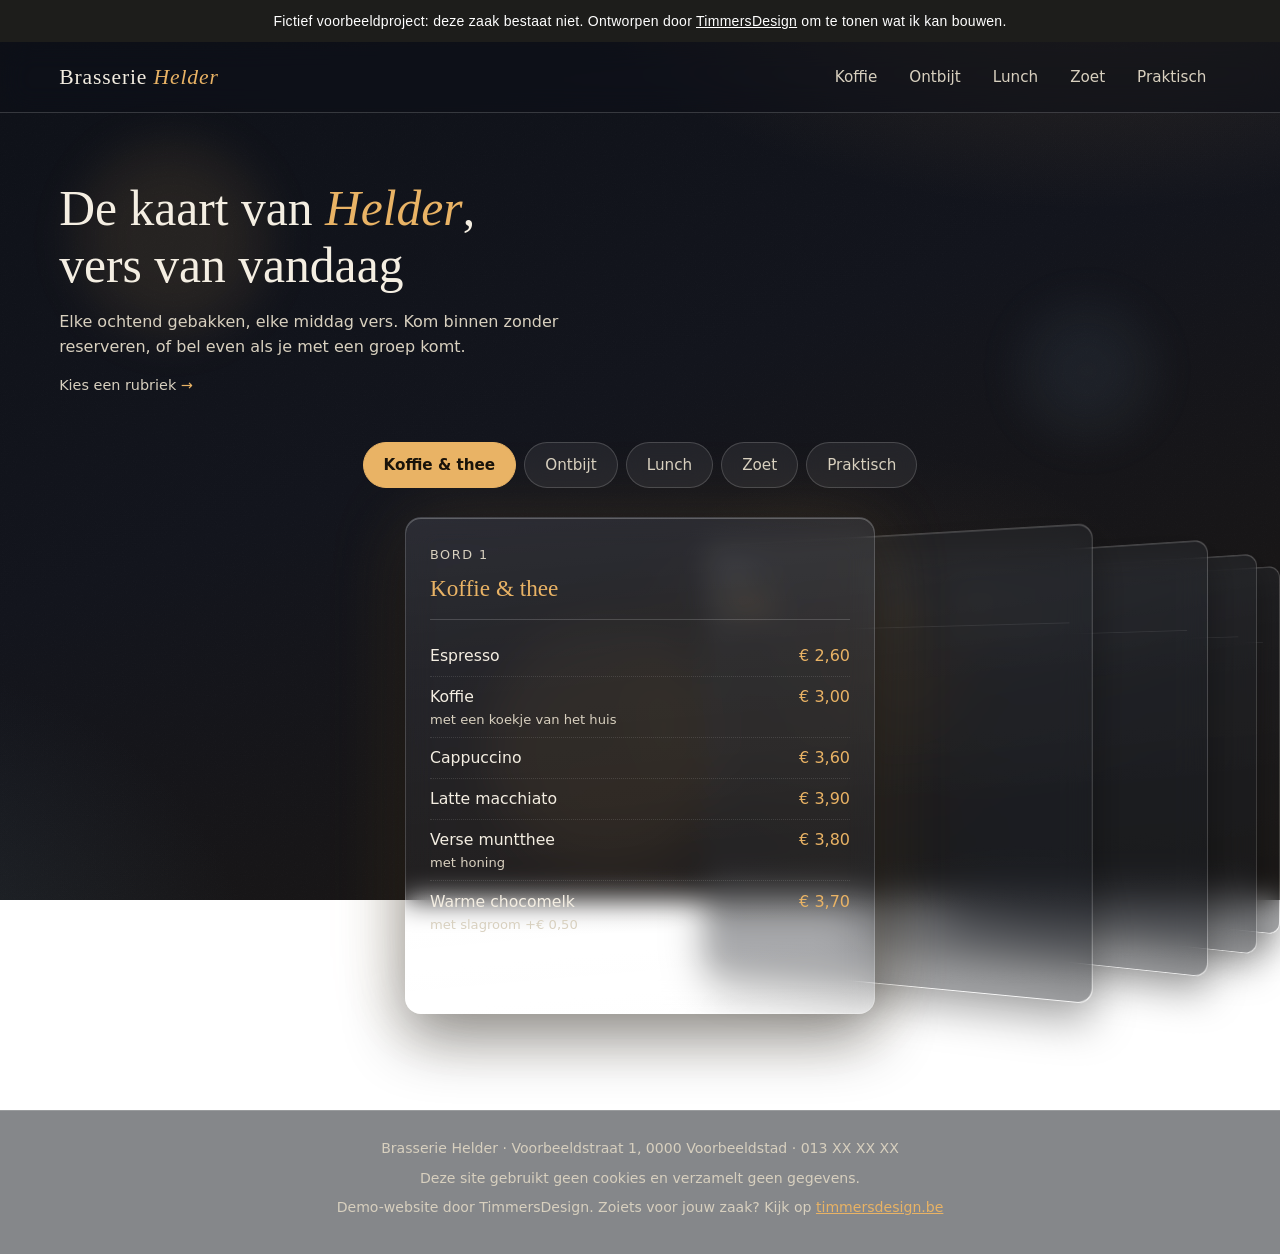
==== commit 0b52a9af: "Add files via upload" ====
--- a/index.html
+++ b/index.html
@@ -4,7 +4,7 @@
 <meta charset="utf-8">
 <meta name="viewport" content="width=device-width, initial-scale=1">
 <meta name="robots" content="noindex,nofollow">
-<meta http-equiv="Content-Security-Policy" content="default-src 'self'; img-src 'self' data:; style-src 'self'; script-src 'self'; font-src 'self'; object-src 'none'; base-uri 'self'; form-action 'none'">
+<meta http-equiv="Content-Security-Policy" content="default-src 'self'; img-src 'self' data:; style-src 'self' 'sha256-Z2d8xQ208KTKvk3nd543LZ2vcilGGrSpTHFe9aId1Is='; script-src 'self'; font-src 'self'; object-src 'none'; base-uri 'self'; form-action 'none'">
 <meta name="referrer" content="strict-origin-when-cross-origin">
 <title>Brasserie Helder | Menu</title>
 <meta name="description" content="De kaart van Brasserie Helder: koffie, ontbijt, lunch en zoet. Elke dag vers, in het hart van Voorbeeldstad.">
@@ -20,10 +20,10 @@
 <meta property="og:image:alt" content="Doorschijnende menuborden van Brasserie Helder">
 <meta name="twitter:card" content="summary_large_image">
 <link rel="stylesheet" href="assets/stijl.css">
-<style>.demo-banner-fictief{background:#1d1d1b;color:#fff;text-align:center;padding:10px 16px;font-family:Arial,sans-serif;font-size:14px;letter-spacing:.02em;position:relative;z-index:9999}</style>
+<style>.demo-banner-fictief{background:#1d1d1b;color:#fff;text-align:center;padding:10px 16px;font-family:Arial,sans-serif;font-size:14px;letter-spacing:.02em;position:relative;z-index:9999}.demo-banner-fictief a{color:#fff;text-decoration:underline}.knop.knop-uit{background:#b5b5b5;color:#5a5a5a;cursor:not-allowed;pointer-events:none}.knop.knop-uit:hover{filter:none}</style>
 </head>
 <body>
-<div class="demo-banner-fictief" role="note">Fictief voorbeeldproject: deze zaak bestaat niet. Ontworpen door <a href="/" style="color:#fff;text-decoration:underline">TimmersDesign</a> om te tonen wat ik kan bouwen.</div>
+<div class="demo-banner-fictief" role="note">Fictief voorbeeldproject: deze zaak bestaat niet. Ontworpen door <a href="/">TimmersDesign</a> om te tonen wat ik kan bouwen.</div>
 <a class="skip" href="#menu">Meteen naar het menu</a>
 <div class="bokeh" aria-hidden="true"><i></i><i></i><i></i><i></i></div>
 
@@ -105,7 +105,7 @@
           <tr><td>Zo</td><td>9u – 13u</td></tr>
         </table>
         <p>De zaak is vlot toegankelijk met rolstoel en kinderwagen.</p>
-        <span class="knop" aria-disabled="true" title="Fictief voorbeeld: dit nummer bestaat niet" style="background:#b5b5b5;color:#5a5a5a;cursor:not-allowed;pointer-events:none;filter:none">Bel 013 XX XX XX</span>
+        <span class="knop knop-uit" aria-disabled="true" title="Fictief voorbeeld: dit nummer bestaat niet">Bel 013 XX XX XX</span>
       </div></article>
 
     </div>
